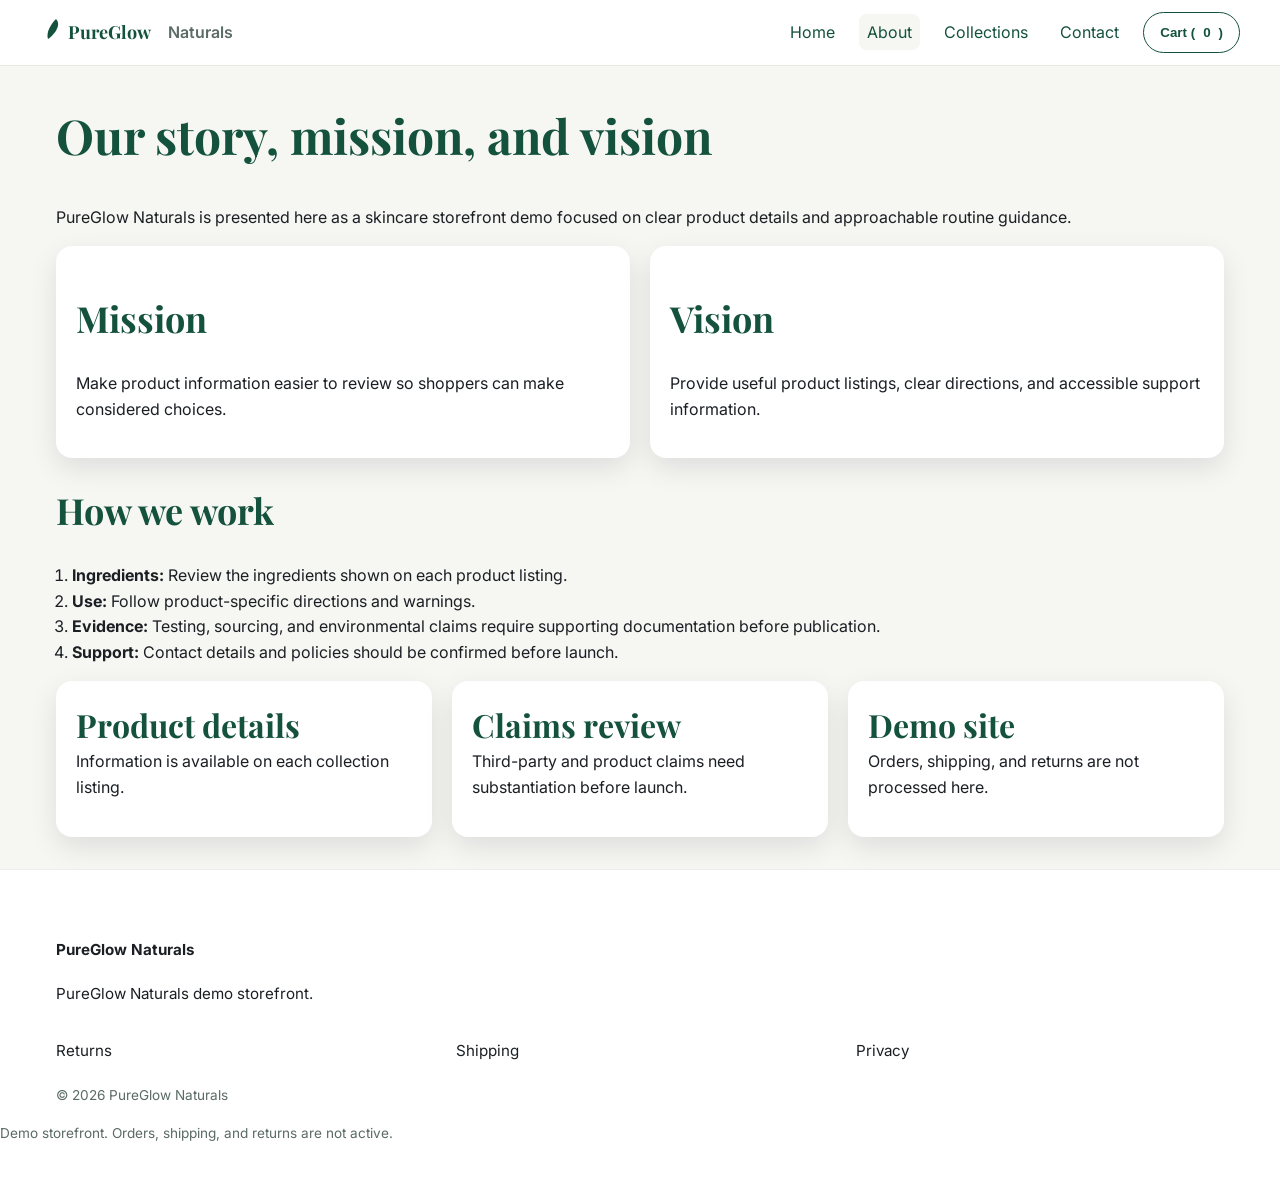
==== about.html @ 824113e3 "Apply PureGlow storefront audit improvements" ====
<!DOCTYPE html>
<html lang="en">
<head>
  <meta charset="utf-8" />
  <meta name="viewport" content="width=device-width, initial-scale=1" />
  <title>About — PureGlow Naturals</title>
  <meta name="description" content="Learn about the PureGlow Naturals demo site and its approach to clear product information." />
  <link rel="icon" href="favicon.svg" type="image/svg+xml" />
  <link href="https://fonts.googleapis.com/css2?family=Inter:wght@400;500;600&family=Playfair+Display:wght@600;700&display=swap" rel="stylesheet">
  <link rel="stylesheet" href="styles/main.css" />
</head>
<body>
  <a class="skip-link" href="#main">Skip to content</a>
  <header class="site-header">
    <div class="container header-inner">
      <a class="brand" href="index.html" aria-label="PureGlow Naturals home">
        <svg class="logo" viewBox="0 0 120 32" aria-hidden="true"><g fill="currentColor"><path d="M16 2c6 6-2 16-8 20C6 16 10 8 16 2Z"></path><text x="28" y="22" font-family="Playfair Display, serif" font-size="18">PureGlow</text></g></svg>
        <span class="brand-sub">Naturals</span>
      </a>
      <button class="nav-toggle" aria-expanded="false" aria-controls="primary-nav">☰</button>
      <nav id="primary-nav" class="primary-nav" aria-label="Main">
        <ul>
          <li><a href="index.html">Home</a></li>
          <li><a class="is-active" href="about.html">About</a></li>
          <li><a href="collections.html">Collections</a></li>
          <li><a href="contact.html">Contact</a></li>
          <li><button class="btn btn-ghost cart-open">Cart (<span id="cartCount">0</span>)</button></li>
        </ul>
      </nav>
    </div>
  </header>

  <main id="main" class="container">
    <section class="page-head">
      <h1>Our story, mission, and vision</h1>
      <p>PureGlow Naturals is presented here as a skincare storefront demo focused on clear product details and approachable routine guidance.</p>
    </section>

    <section class="grid-2">
      <article class="card">
        <h2>Mission</h2>
        <p>Make product information easier to review so shoppers can make considered choices.</p>
      </article>
      <article class="card">
        <h2>Vision</h2>
        <p>Provide useful product listings, clear directions, and accessible support information.</p>
      </article>
    </section>

    <section class="timeline">
      <h2>How we work</h2>
      <ol>
        <li><strong>Ingredients:</strong> Review the ingredients shown on each product listing.</li>
        <li><strong>Use:</strong> Follow product-specific directions and warnings.</li>
        <li><strong>Evidence:</strong> Testing, sourcing, and environmental claims require supporting documentation before publication.</li>
        <li><strong>Support:</strong> Contact details and policies should be confirmed before launch.</li>
      </ol>
    </section>

    <section class="metrics grid-3 cards">
      <article class="card">
        <h3>Product details</h3><p>Information is available on each collection listing.</p>
      </article>
      <article class="card">
        <h3>Claims review</h3><p>Third-party and product claims need substantiation before launch.</p>
      </article>
      <article class="card">
        <h3>Demo site</h3><p>Orders, shipping, and returns are not processed here.</p>
      </article>
    </section>

  </main>

  <footer class="site-footer">
    <div class="container footer-grid">
      <div><h4>PureGlow Naturals</h4><p>PureGlow Naturals demo storefront.</p></div>
      <nav aria-label="Footer">
        <ul class="footer-links">
          <li><a href="contact.html#returns">Returns</a></li>
          <li><a href="contact.html#shipping">Shipping</a></li>
          <li><a href="contact.html#privacy">Privacy</a></li>
        </ul>
      </nav>
      <div><p class="tiny">© <span id="year"></span> PureGlow Naturals</p></div>
    </div>
    <p class="tiny">Demo storefront. Orders, shipping, and returns are not active.</p>
  </footer>

  <dialog id="productModal" class="modal"><button class="modal-close" data-close-modal>×</button><div id="productModalContent"></div></dialog>
  <aside id="cartDrawer" class="cart-drawer" aria-hidden="true"><div class="cart-head"><h3>Your Bag</h3><button class="cart-close">×</button></div><div id="cartItems" class="cart-items"></div><div class="cart-foot"><div class="cart-line"><span>Subtotal</span><strong id="cartSubtotal">$0.00</strong></div><button id="beginCheckout" class="btn btn-primary">Proceed to Checkout</button><p id="checkoutDemoNotice" class="tiny" role="status" aria-live="polite">Demo checkout only. Orders and payments are not processed.</p></div></aside>
  <div id="scrim" class="scrim" hidden></div>
  <script>window.dataLayer = window.dataLayer || [];</script>
  <script defer src="scripts/google-tag.js"></script>
  <script type="module" src="scripts/main.js"></script>
</body>
</html>
---- styles/main.css ----
:root{
  --pg-forest:#14523d;   /* primary (deep pine) */
  --pg-fern:#2fb380;     /* accent mint */
  --pg-sand:#f6f6f3;     /* page background */
  --pg-ink:#1b1f24;      /* text */
  --pg-stone:#5b6b66;    /* muted text */
  --pg-cream:#ffffff;    /* cards */

  --radius:16px;
  --shadow:0 10px 28px rgba(8,24,16,.10);
  --container:1200px;
}

/* Resets & base */
*{box-sizing:border-box}
html,body{height:100%}
body{
  margin:0;
  font-family:Inter,system-ui,Arial,Helvetica,sans-serif;
  color:var(--pg-ink);
  background:var(--pg-sand);
  line-height:1.6;
  -webkit-font-smoothing:antialiased;
  -moz-osx-font-smoothing:grayscale;
}
h1,h2,h3{font-family:"Playfair Display",serif; line-height:1.25; color:var(--pg-forest)}
h1{font-size:clamp(2rem,4vw,3rem)}
h2{font-size:clamp(1.5rem,3vw,2.25rem)}
h3{font-size:1.25rem}
p{margin:0 0 1rem}
a{color:var(--pg-forest); text-decoration:none}
a:hover{text-decoration:underline}
img{max-width:100%; height:auto; display:block}
.sr-only{position:absolute;left:-9999px;top:auto;width:1px;height:1px;overflow:hidden}
.skip-link{position:absolute;left:-10000px;top:auto}
.skip-link:focus{left:1rem;top:1rem;background:#fff;padding:.5rem 1rem;border-radius:8px;z-index:999}
.container{max-width:var(--container);margin-inline:auto;padding:0 1rem}

/* Grids */
.grid-2{display:grid;gap:1.25rem;grid-template-columns:1fr}
.grid-3{display:grid;gap:1.25rem;grid-template-columns:1fr}
.grid-4{display:grid;gap:1.25rem;grid-template-columns:1fr}
@media (min-width:768px){
  .grid-2{grid-template-columns:1fr 1fr}
  .grid-3{grid-template-columns:repeat(3,1fr)}
  .grid-4{grid-template-columns:repeat(4,1fr)}
}

/* Buttons & cards */
.btn{display:inline-flex;align-items:center;justify-content:center;gap:.5rem;padding:.75rem 1rem;border-radius:999px;border:1px solid transparent;cursor:pointer;font-weight:600}
.btn-primary{background:var(--pg-forest); color:#fff}
.btn-primary:hover{filter:brightness(.95)}
.btn-secondary{background:var(--pg-fern); color:#08391f}
.btn-ghost{background:transparent;border-color:var(--pg-forest);color:var(--pg-forest)}
.link{font-weight:600}

.card{background:var(--pg-cream); border-radius:var(--radius); padding:1.25rem; box-shadow:var(--shadow)}
.card-link{display:block; transition:transform .15s ease}
.card-link:hover{transform:translateY(-2px)}

/* Header / Nav */
.site-header{position:sticky; top:0; background:#fff; box-shadow:0 1px 0 rgba(0,0,0,.06); z-index:50}
.header-inner{display:flex;align-items:center;justify-content:space-between;padding:.75rem 0}
.brand{display:flex;align-items:center;gap:.5rem;color:var(--pg-forest);font-weight:700}
.brand-sub{font-weight:600;color:var(--pg-stone)}
.logo{width:120px;height:32px}
.primary-nav ul{display:flex;gap:1rem;list-style:none;padding:0;margin:0;align-items:center}
.primary-nav a{padding:.5rem .5rem;border-radius:8px}
.primary-nav a.is-active{background:var(--pg-sand)}
.nav-toggle{display:none;background:transparent;border:1px solid var(--pg-forest);border-radius:8px;padding:.25rem .5rem}
@media (max-width:880px){
  .nav-toggle{display:inline-block}
  .primary-nav{position:fixed; inset:56px 0 auto 0; background:#fff; border-bottom:1px solid #eee; transform:translateY(-120%); transition:transform .2s ease; padding:1rem}
  .primary-nav.open{transform:translateY(0)}
  .primary-nav ul{flex-direction:column; align-items:flex-start}
}

/* ---------- HERO SECTION ---------- */
.hero{
  position:relative;
  background:linear-gradient(to right,#f8faf8 60%, #d9f0e0 40%);
  display:flex; align-items:center; justify-content:center;
  padding:clamp(2.5rem,4.5vw,4.5rem) 0 clamp(3rem,7vw,6rem);
  margin-bottom:clamp(3rem,6vw,4rem);
}
.hero-inner{
  display:flex; align-items:center; justify-content:space-between; gap:3rem;
  max-width:1200px; width:100%; padding-inline:1rem;
}
.hero-content{flex:1 1 50%; max-width:550px}
.hero-intro{color:var(--pg-forest); letter-spacing:3px; font-weight:600; margin-bottom:.5rem}
.hero-content h1{font-family:"Playfair Display",serif; font-size:clamp(2rem,4vw,2.8rem); color:var(--pg-forest); margin-bottom:1rem; line-height:1.2}
.hero-desc{color:var(--pg-stone); margin-bottom:2rem; line-height:1.6; max-width:90%}
.btn-lg{padding:1rem 2rem; font-size:1.1rem}
.hero-stats{display:flex; gap:2rem; flex-wrap:wrap; margin-top:2rem}
.hero-stats strong{display:block; color:var(--pg-forest); font-size:1.4rem; font-weight:700}
.hero-stats span{color:var(--pg-stone); font-size:.9rem}
.hero-image{flex:1 1 50%; display:flex; align-items:center; justify-content:center; min-width:250px; max-width:400px}
.hero-image img{width:100%; height:auto; max-width:300px; border-radius:12px; object-fit:contain; transform:translateY(0); transition:transform .3s ease}
.hero-image img:hover{transform:scale(1.05)}
@media (max-width:900px){
  .hero{background:#f8faf8; padding:clamp(2rem,6vw,4rem) 0}
  .hero-inner{flex-direction:column-reverse; align-items:center; text-align:center}
  .hero-content{flex:1 1 100%; max-width:600px}
  .hero-image{flex:1 1 100%; max-width:420px; margin-bottom:2rem}
  .hero-stats{justify-content:center}
}

/* Section headers & product grid */
.section-head{display:flex;align-items:center;justify-content:space-between;margin:1rem 0 .5rem}
.product-grid{display:grid;gap:1rem;grid-template-columns:repeat(2,1fr)}
@media (min-width:768px){.product-grid{grid-template-columns:repeat(3,1fr)}}
@media (min-width:1080px){.product-grid{grid-template-columns:repeat(4,1fr)}}

/* Product card (default) */
.product{background:#fff;border-radius:var(--radius);box-shadow:var(--shadow);overflow:hidden;display:flex;flex-direction:column}
.product img{aspect-ratio:1/1;object-fit:cover;background:#e6efe8}
.product .p-body{padding:.75rem}
.product .p-title{font-weight:600}
.product .p-meta{display:flex;justify-content:space-between;color:var(--pg-stone);font-size:.9rem}
.badges{display:flex;gap:.5rem;flex-wrap:wrap;padding:0;margin:.5rem 0 0;list-style:none}
.badge{display:inline-block;background:var(--pg-sand);color:var(--pg-ink);border-radius:999px;padding:.25rem .6rem;font-size:.8rem}

/* ===== USP / Benefits (modern tiles) ===== */
.usp-section{
  position:relative;
  padding:clamp(1.5rem,4vw,2rem) 0 clamp(2.25rem,5vw,2.75rem);
  background:linear-gradient(180deg,var(--pg-sand) 0%, #f1f5f3 100%);
}
.usp-section::before{
  content:""; position:absolute; left:0; right:0; top:0; height:1px;
  background:linear-gradient(to right, transparent, rgba(0,0,0,.06), transparent);
}
.usp-grid{display:grid; grid-template-columns:1fr; gap:clamp(.9rem,2.5vw,1.25rem)}
@media (min-width:760px){.usp-grid{grid-template-columns:repeat(2,1fr)}}
@media (min-width:1040px){.usp-grid{grid-template-columns:repeat(4,1fr)}}
.usp-card{
  position:relative; background:var(--pg-cream); border-radius:20px;
  padding:clamp(1rem,2.4vw,1.25rem); box-shadow:var(--shadow);
  border:1px solid rgba(20,82,61,.08); transition:transform .18s ease, box-shadow .18s ease, border-color .18s ease; isolation:isolate;
}
.usp-card:hover{transform:translateY(-3px); box-shadow:0 16px 32px rgba(10,40,28,.12); border-color:rgba(20,82,61,.18)}
.usp-card::after{content:""; position:absolute; inset:0 0 auto 0; height:6px; border-radius:20px 20px 0 0; background:linear-gradient(90deg, var(--pg-fern), #8fd9be); opacity:.8}
.usp-icon{display:inline-flex; align-items:center; justify-content:center; width:44px; height:44px; border-radius:12px; background:#e7f6f0; color:#0e3d2c; font-size:1.25rem; margin-bottom:.6rem; box-shadow:inset 0 0 0 1px rgba(20,82,61,.12)}
.usp-card h3{margin:.25rem 0 .4rem; color:var(--pg-forest); font-weight:700; font-size:clamp(1.05rem,2.2vw,1.2rem)}
.usp-card p{color:var(--pg-ink); opacity:.9}
.usp-section + .featured-band{margin-top:clamp(1.25rem,3vw,1.75rem)}

/* ===== Featured Band (green panel + horizontal cards) ===== */
.featured-band{background:linear-gradient(180deg,var(--pg-forest) 0%, #0f694b 100%); color:#fff; padding:clamp(2.5rem,6vw,4rem) 0 clamp(3rem,7vw,4.5rem); border-radius:24px 24px 0 0; margin-top:clamp(2rem,5vw,3rem)}
.band-head{max-width:860px; margin:0 auto 1.25rem; text-align:center}
.band-head .eyebrow{letter-spacing:.15em; font-weight:700; opacity:.9; margin:0 0 .25rem}
.band-head h2{color:#fff; margin:.25rem 0 .5rem; font-size:clamp(1.6rem,3vw,2.2rem)}
.band-head .band-sub{color:rgba(255,255,255,.85); margin:0 auto; max-width:680px}
.scroller-wrap{position:relative; margin-top:1.25rem}
.scroller{overflow-x:auto; scroll-snap-type:x mandatory; -webkit-overflow-scrolling:touch; scrollbar-width:none}
.scroller::-webkit-scrollbar{display:none}
.product-row{display:inline-flex; gap:1.25rem; padding:1rem 3rem 1.5rem; min-width:100%}

/* Featured product cards in band */
.featured-band .product{
  display:flex; flex-direction:column; min-width:clamp(260px,30vw,320px);
  background:#e8f4ec; border-radius:18px; box-shadow:var(--shadow);
  scroll-snap-align:center; overflow:hidden; transition:transform .25s ease, box-shadow .25s ease;
}
.featured-band .product:hover{transform:translateY(-4px); box-shadow:0 12px 24px rgba(0,0,0,.15)}
.featured-band .product img{display:block; width:100%; aspect-ratio:4/5; object-fit:cover; background:#dff0e6}
.featured-band .product .p-body{flex:1 1 auto; background:#f9fffb; padding:1rem 1.25rem 1.25rem; border-top:1px solid rgba(16,53,33,.08)}
.featured-band .product .p-title{color:var(--pg-ink); font-weight:700; font-size:1rem; margin-bottom:.25rem}
.featured-band .product .p-meta{color:#315a44; font-weight:600; margin-bottom:.5rem}
.featured-band .product .badges{margin-top:.5rem}
.featured-band .product .badge{background:#ebf7ef}

/* Scroll buttons */
.scroll-btn{
  position:absolute; top:50%; transform:translateY(-50%); width:42px; height:42px; border-radius:999px; border:none;
  background:#fff; color:var(--pg-forest); box-shadow:0 6px 18px rgba(0,0,0,.15); cursor:pointer; z-index:3; transition:all .2s ease;
}
.scroll-btn:hover{filter:brightness(.95); transform:translateY(-50%) scale(1.05)}
.scroll-btn.prev{left:.75rem}
.scroll-btn.next{right:.75rem}
.band-cta{display:flex; justify-content:center; margin-top:1.5rem}
.band-cta .btn.btn-secondary{background:#e7f6f0; color:#0f3f2e; border:1px solid rgba(20,82,61,.16); font-weight:600; padding:.75rem 1.5rem}
.featured-band .product-grid{display:contents}
@media (max-width:900px){
  .scroll-btn{display:none}
  .featured-band{border-radius:0; padding:2rem 0 3rem}
  .product-row{padding:1rem 1.5rem 1.5rem; gap:1rem}
  .band-head{padding:0 1rem}
}

/* ===== Minimal Testimonials ===== */
.tst{background:linear-gradient(180deg,#f7f8f6 0%, var(--pg-sand) 100%); padding:clamp(2rem,5vw,3rem) 0}
.tst-head{text-align:center; margin-bottom:clamp(1rem,3vw,1.5rem)}
.tst-head h2{color:var(--pg-forest); margin:0 0 .35rem}
.tst-sub{color:var(--pg-stone); max-width:680px; margin:0 auto}
.tst-grid{display:grid; gap:clamp(1rem,2.5vw,1.25rem); grid-template-columns:1fr}
@media (min-width:780px){.tst-grid{grid-template-columns:repeat(3,1fr)}}
@media (min-width:1180px){.tst-grid{grid-template-columns:repeat(5,1fr)}}
.tst-card{background:#fff; border:1px solid rgba(20,82,61,.10); border-radius:18px; padding:1rem; box-shadow:0 8px 24px rgba(8,24,16,.06); transition:transform .18s ease, box-shadow .18s ease}
.tst-card:hover{transform:translateY(-3px); box-shadow:0 14px 32px rgba(8,24,16,.10)}
.tst-featured{grid-column:span 1; background:#fff; border:1px solid rgba(20,82,61,.18); box-shadow:0 8px 24px rgba(8,24,16,.10), 0 20px 40px rgba(20,82,61,.10)}
@media (min-width:1180px){.tst-featured{grid-column:2 / span 2}}
.tst-row{display:flex; align-items:center; gap:.75rem; margin-bottom:.5rem}
.tst-avatar{width:40px; height:40px; border-radius:50%; display:inline-flex; align-items:center; justify-content:center; background:#e7f6f0; color:#0e3d2c; font-weight:700}
.tst-name{font-weight:700; color:var(--pg-ink)}
.tst-meta{font-size:.85rem; color:var(--pg-stone)}
.tst-stars{margin-left:auto; color:#f9b300; letter-spacing:2px; font-size:1rem}
.tst-quote{margin:.35rem 0 .75rem; color:var(--pg-ink)}
.tst-tags{display:flex; flex-wrap:wrap; gap:.4rem}
.tst-tag{font-size:.8rem; padding:.25rem .5rem; border-radius:999px; background:#eaf7f1; color:#124836; border:1px solid rgba(20,82,61,.12)}

/* Reviews (old simple block, kept for other pages) */
.reviews{display:grid; gap:1rem; grid-template-columns:1fr}
.review{background:#fff; border-left:4px solid var(--pg-forest); padding:1rem; border-radius:8px}

/* Misc sections */
.transparency{text-align:center}
.transparency .badges{justify-content:center}
.site-footer{margin-top:2rem; background:#fff; border-top:1px solid #eee}
.footer-grid{display:grid; gap:1rem; grid-template-columns:1fr}
.footer-links{list-style:none; padding:0; margin:0; display:grid; gap:.4rem}
.socials a{display:inline-flex; align-items:center; justify-content:center; width:32px; height:32px; border:1px solid #ddd; border-radius:999px}
.trustbar{border-top:1px solid #eee; padding:.75rem 0}
.tiny{font-size:.85rem; color:var(--pg-stone)}
.page-head{margin:1rem 0}
.timeline ol{padding-left:1rem}
.metrics h3{font-size:2rem; margin:.25rem 0}

/* Shop layout */
.shop-layout{display:grid; grid-template-columns:1fr; gap:1.25rem}
.filters{position:sticky; top:72px; align-self:start}
.filter-block{background:var(--pg-cream); padding:1rem; border-radius:var(--radius); box-shadow:var(--shadow); margin-bottom:.75rem}
.shop-main .toolbar{display:flex; justify-content:flex-end; margin-bottom:.75rem}

/* Forms */
.form-field{display:grid; gap:.35rem; margin-bottom:.75rem}
input,select,textarea{border:1px solid #cbd5e1; border-radius:10px; padding:.6rem .7rem; font:inherit; background:#fff}
input:focus,select:focus,textarea:focus{outline:2px solid var(--pg-fern); border-color:var(--pg-fern)}
.form-msg{margin-top:.5rem; min-height:1.2em}
.map{border-radius:var(--radius); box-shadow:var(--shadow)}

/* FAQ */
.faq{margin-top:1rem}
.faq-q{width:100%; text-align:left; background:#fff; border:1px solid #e2e8f0; border-radius:12px; padding:.75rem 1rem; margin:.5rem 0; font-weight:600}
.faq-a{background:#fff; border-left:3px solid var(--pg-forest); border-radius:0 12px 12px 12px; padding:.75rem 1rem}

/* Modal & cart */
.modal{border:none; border-radius:16px; padding:0; width:min(880px,92vw)}
.modal::backdrop{background:rgba(0,0,0,.3)}
.modal-close{position:absolute; right:.5rem; top:.35rem; border:none; background:#fff; border-radius:999px; width:32px; height:32px; cursor:pointer; font-size:1.2rem}
.modal-body{padding:1rem}
.cart-drawer{position:fixed; inset:0 0 0 auto; width:min(420px,90vw); background:#fff; transform:translateX(110%); transition:transform .2s ease; box-shadow:-8px 0 24px rgba(0,0,0,.12); display:flex; flex-direction:column; z-index:60}
.cart-drawer.open{transform:translateX(0)}
.cart-head,.cart-foot{padding:1rem; border-bottom:1px solid #eee}
.cart-head{display:flex; justify-content:space-between; align-items:center}
.cart-items{padding:1rem; overflow:auto; flex:1}
.cart-line{display:flex; justify-content:space-between; align-items:center; margin:.5rem 0}
.scrim{position:fixed; inset:0; background:rgba(0,0,0,.3); z-index:55}

/* Focus & motion */
.primary-nav a:focus,.btn:focus{outline:2px solid var(--pg-fern)}
@media (prefers-reduced-motion:reduce){
  *{animation:none!important; transition:none!important}
}

/* Print */
@media print{
  .site-header,.site-footer,.filters,.toolbar,.cart-drawer,.scrim,.modal{display:none!important}
  body{background:#fff}
  .card{box-shadow:none; border:1px solid #ddd}
}

/* ===== Upgraded Testimonials styling ===== */
.tst{background:linear-gradient(180deg,#f4f6f4 0%, var(--pg-sand) 100%); padding:clamp(2.2rem,5vw,3rem) 0}
.tst-head{text-align:center; margin-bottom:clamp(1rem,3vw,1.6rem)}
.tst-head h2{color:var(--pg-forest); margin:0 0 .35rem}
.tst-sub{color:var(--pg-stone); max-width:720px; margin:0 auto}

.tst-grid{display:grid; gap:clamp(1rem,2.5vw,1.25rem); grid-template-columns:1fr}
@media (min-width:780px){.tst-grid{grid-template-columns:repeat(3,1fr)}}
@media (min-width:1180px){.tst-grid{grid-template-columns:repeat(5,1fr)}}

.tst-card{
  position:relative; background:#fff; border:1px solid rgba(20,82,61,.12);
  border-radius:20px; padding:1.1rem 1.25rem; box-shadow:0 10px 26px rgba(8,24,16,.08);
  transition:transform .18s ease, box-shadow .18s ease, border-color .18s ease;
}
.tst-card:hover{transform:translateY(-4px); box-shadow:0 18px 36px rgba(8,24,16,.12); border-color:rgba(20,82,61,.22)}

.tst-featured{
  grid-column:span 1;
  background:linear-gradient(180deg,#ffffff 0%, #fbfefd 100%);
  box-shadow:0 12px 28px rgba(8,24,16,.10), 0 24px 44px rgba(20,82,61,.10);
}
@media (min-width:1180px){.tst-featured{grid-column:2 / span 2}}

.tst-row{display:flex; align-items:center; gap:.75rem; margin-bottom:.5rem}
.tst-avatar{
  width:42px; height:42px; border-radius:50%;
  display:inline-flex; align-items:center; justify-content:center;
  background: radial-gradient(120% 120% at 20% 0%, #e7f6f0 0%, #d9efe8 100%);
  color:#0e3d2c; font-weight:700;
  box-shadow:inset 0 0 0 1px rgba(20,82,61,.12);
}
.tst-name{font-weight:700; color:var(--pg-ink)}
.tst-meta{font-size:.86rem; color:var(--pg-stone)}
.tst-rating{margin-left:auto; display:flex; gap:.15rem}
.tst-rating svg{width:18px; height:18px; fill:#f7b500; opacity:.95}
.tst-rating svg.half{mask:linear-gradient(90deg,#000 50%, transparent 50%); -webkit-mask:linear-gradient(90deg,#000 50%, transparent 50%)}

.tst-quote{
  position:relative; margin:.45rem 0 .9rem; color:var(--pg-ink);
}
.tst-quote::before{
  content:""; position:absolute; left:-10px; top:-8px; width:18px; height:18px; opacity:.15;
  background:currentColor; -webkit-mask:url('#quote') no-repeat center / contain; mask:url('#quote') no-repeat center / contain;
  color:var(--pg-forest);
}

.tst-tags{display:flex; flex-wrap:wrap; gap:.45rem}
.tst-tag{
  font-size:.8rem; padding:.28rem .55rem; border-radius:999px;
  background:#eaf7f1; color:#124836; border:1px solid rgba(20,82,61,.14);
}

.tst-foot{
  margin-top:.9rem; display:flex; align-items:center; justify-content:space-between; color:var(--pg-stone); font-size:.85rem;
}
.chip{
  display:inline-flex; align-items:center; gap:.35rem; background:#edf8f2;
  border:1px solid rgba(20,82,61,.16); border-radius:999px; padding:.25rem .55rem; color:#124836; font-weight:600;
}
.chip .i{width:14px; height:14px; fill:#2fb380}

/* ===== Simple Testimonials mode ===== */
.tst.is-simple .tst-grid{
  grid-template-columns: 1fr;
  gap: 1rem;
}
@media (min-width: 780px){
  .tst.is-simple .tst-grid{ grid-template-columns: repeat(3, 1fr); }
}

.tst.is-simple .tst-card{
  border: 1px solid #e3e7e5;
  border-radius: 14px;
  box-shadow: none;
  padding: 1rem 1.25rem;
  background: #fff;
  transition: none;
}

.tst.is-simple .tst-featured{
  border-color: #e3e7e5;
  background: #fff;
  box-shadow: none;
  grid-column: auto;
}

.tst.is-simple .tst-row{
  display: flex;
  align-items: baseline;
  gap: .5rem;
  margin: 0 0 .5rem;
}

/* Hide decorative bits */
.tst.is-simple .tst-avatar,
.tst.is-simple .tst-tags,
.tst.is-simple .tst-foot { display: none; }

.tst.is-simple .tst-name{
  font-weight: 700;
  color: var(--pg-ink);
}
.tst.is-simple .tst-meta{
  font-size: .9rem;
  color: var(--pg-stone);
}

.tst.is-simple .tst-rating{
  margin-left: auto;
  display: flex;
  gap: .12rem;
}
.tst.is-simple .tst-rating svg{
  width: 14px; height: 14px; fill: #f6b300; opacity: .95;
}
.tst.is-simple .tst-quote{
  margin: .25rem 0 0;
  color: var(--pg-ink);
}

/* ===== Education Section (Post-Testimonials Learning Cards) ===== */
.education-section {
  background: #f8faf8; /* slightly warmer neutral to separate from testimonials */
  padding: clamp(2.5rem, 6vw, 3.5rem) 0;
  border-top: 1px solid rgba(0, 0, 0, 0.05);
}

.edu-head {
  text-align: center;
  margin-bottom: clamp(1.5rem, 3vw, 2rem);
}

.edu-head h2 {
  color: var(--pg-forest);
  font-family: "Playfair Display", serif;
  font-weight: 700;
  font-size: clamp(1.6rem, 3vw, 2rem);
  margin-bottom: 0.5rem;
}

.edu-head p {
  color: var(--pg-stone);
  font-size: 0.95rem;
  max-width: 700px;
  margin: 0 auto;
  line-height: 1.5;
}

/* Reuse existing card base but refine spacing */
.education-section .card {
  background: #ffffff;
  border: 1px solid #e5ece8;
  border-radius: 16px;
  box-shadow: 0 6px 16px rgba(8, 24, 16, 0.06);
  padding: 1.5rem;
  transition: transform 0.25s ease, box-shadow 0.25s ease;
}

.education-section .card:hover {
  transform: translateY(-4px);
  box-shadow: 0 12px 28px rgba(8, 24, 16, 0.08);
}

.education-section .card h3 {
  font-weight: 700;
  color: var(--pg-forest);
  margin-bottom: 0.5rem;
}

.education-section .card p {
  color: var(--pg-ink);
  font-size: 0.95rem;
  opacity: 0.9;
}

/* ===== Radical Transparency Section ===== */
.transparency {
  background: #f8faf8;
  padding: clamp(2.5rem, 6vw, 4rem) 0;
  text-align: center;
  border-top: 1px solid rgba(0, 0, 0, 0.05);
}

.transparency h2 {
  font-family: "Playfair Display", serif;
  color: var(--pg-forest);
  font-weight: 700;
  font-size: clamp(1.6rem, 3vw, 2rem);
  margin-bottom: 1.5rem;
}

.transparency-points {
  display: flex;
  flex-wrap: wrap;
  justify-content: center;
  gap: 2rem;
  margin-bottom: 1rem;
}

.tpoint {
  display: flex;
  align-items: center;
  gap: 0.5rem;
  color: var(--pg-ink);
  font-weight: 600;
  font-size: 1rem;
  transition: transform 0.2s ease, color 0.2s ease;
}

.tpoint:hover {
  color: var(--pg-forest);
  transform: translateY(-2px);
}

.tpoint svg {
  width: 22px;
  height: 22px;
  stroke: var(--pg-forest);
  opacity: 0.9;
  transition: transform 0.3s ease, opacity 0.3s ease;
}

.tpoint:hover svg {
  transform: scale(1.1);
  opacity: 1;
}

.transparency-note {
  font-size: 0.95rem;
  color: var(--pg-stone);
  margin-top: 0.75rem;
  line-height: 1.5;
  max-width: 700px;
  margin-inline: auto;
}

/* ===== Newsletter (two-column, monochrome) ===== */
.btn.btn-dark{
  background:#111; color:#fff; border-color:#111;
}
.btn.btn-dark:hover{ filter:brightness(.92) }

.newsletter{
  background:#f9f9f8; /* neutral like the reference */
  padding: clamp(2.25rem, 6vw, 4rem) 0;
  border-top: 1px solid rgba(0,0,0,.06);
}
.newsletter-inner{
  display:grid;
  grid-template-columns: 1.2fr .8fr;
  align-items:center;
  gap: clamp(1.5rem, 4vw, 3rem);
}
@media (max-width: 900px){
  .newsletter-inner{ grid-template-columns: 1fr; text-align:left }
  .newsletter-art{ order: -1; justify-self:center }
}

.newsletter-copy h2{
  margin:0 0 .5rem;
  font-size: clamp(1.4rem, 3.2vw, 1.75rem);
  color:#111;                /* keeping the monochrome look */
  font-weight: 700;
}
.newsletter-copy p{
  color:#353a3a;
  margin:0 0 1rem;
}

/* form */
.newsletter-form{
  display:flex;
  gap:.6rem;
  align-items:center;
  margin: .25rem 0 1rem;
  flex-wrap: wrap;
}
.input-wrap{
  position:relative;
  flex:1 1 320px;
}
.input-wrap input{
  width:100%;
  padding:.85rem 1rem .85rem 2.5rem;
  border:1px solid #e1e4e3;
  border-radius:10px;
  background:#fff;
  font:inherit;
}
.input-wrap input::placeholder{ color:#9aa3a0 }
.input-wrap input:focus{
  outline:2px solid #111;
  border-color:#111;
}
.mail-icon{
  position:absolute; left:.8rem; top:50%; transform:translateY(-50%);
  width:18px; height:18px; color:#7a8480;
}
.mail-icon path:first-child{ fill:none; stroke:currentColor; stroke-width:1.6 }
.newsletter-legal{ color:#606a67; margin:.25rem 0 }
.newsletter-unsub{ display:inline-block; margin-top:.25rem; color:#111 }

/* artwork */
.newsletter-art{ display:flex; justify-content:center }
.mailbox-guy{ width:min(320px, 44vw); height:auto; color:#111 }



/* === Collections layout fix (sidebar + products) === */

/* default: single column (mobile) */
.shop-layout{
  display: grid;
  grid-template-columns: 1fr;  /* already present, keep it */
  gap: 1.25rem;
  align-items: start;
}

/* desktop/tablet: two columns */
@media (min-width: 980px){
  .shop-layout{
    grid-template-columns: 280px 1fr;   /* sidebar width + product area */
    gap: 1.25rem 1.5rem;
  }
}

/* sidebar behavior */
.filters{
  /* background: var(--pg-sand); */
  background: none !important;
  /* sticky only on wider screens so it doesn't cover products on mobile */
}
@media (min-width: 980px){
  .filters{
    position: sticky;
    top: 72px;                 /* matches your sticky header height */
    align-self: start;
    z-index: 2;                /* above page bg, below modals */
    max-height: calc(100dvh - 72px - 16px);  /* keep within viewport */
    overflow: auto;            /* scroll inside sidebar if long */
    padding-right: 2px;        /* prevent scrollbar from clipping rounded corners */
  }
}

/* mobile: no sticky (prevents overlap) */
@media (max-width: 979.98px){
  .filters{
    position: static;
    top: auto;
    max-height: none;
    overflow: visible;
  }
}

/* visual polish so the sidebar reads as a panel */
.filter-block{
  background: var(--pg-cream);
  border-radius: var(--radius);
  box-shadow: var(--shadow);
  margin-bottom: .75rem;
}

/* make sure product grid isn’t sliding under the sticky sidebar */
.shop-main{ min-width: 0; }   /* prevents overflow issues in grid children */

/* ===== Modern Footer (Graphy-inspired) ===== */
.site-footer {
  background: #fff;
  border-top: 1px solid #eee;
  color: var(--pg-ink);
  padding: 3rem 0 1.5rem;
  font-size: 0.95rem;
}

.footer-inner {
  display: grid;
  gap: 2rem;
  grid-template-columns: 1fr;
  max-width: var(--container);
  margin: 0 auto;
  padding: 0 1rem;
}

@media (min-width: 880px) {
  .footer-inner {
    grid-template-columns: 1.5fr 2fr;
  }
}

.footer-brand {
  max-width: 340px;
}

.footer-logo {
  width: 120px;
  margin-bottom: 1rem;
}

.footer-brand p {
  color: var(--pg-stone);
  line-height: 1.6;
  margin-bottom: 1.5rem;
}

.footer-socials {
  display: flex;
  gap: 0.75rem;
}

.footer-socials a {
  display: inline-flex;
  align-items: center;
  justify-content: center;
  width: 36px;
  height: 36px;
  border: 1px solid #ddd;
  border-radius: 50%;
  transition: all 0.25s ease;
  color: var(--pg-forest);
}

.footer-socials a:hover {
  background: var(--pg-forest);
  color: #fff;
}

.footer-links {
  display: grid;
  grid-template-columns: repeat(auto-fit, minmax(140px, 1fr));
  gap: 1.25rem 2rem;
}

.footer-links h4 {
  font-weight: 700;
  margin-bottom: 0.75rem;
  color: var(--pg-forest);
  font-size: 1rem;
}

.footer-links ul {
  list-style: none;
  padding: 0;
  margin: 0;
}

.footer-links a {
  color: var(--pg-ink);
  text-decoration: none;
  display: inline-block;
  margin-bottom: 0.4rem;
  transition: color 0.2s ease;
}

.footer-links a:hover {
  color: var(--pg-forest);
}

/* Bottom Section */
.footer-bottom {
  border-top: 1px solid #eee;
  margin-top: 2rem;
  padding-top: 1rem;
  display: flex;
  flex-direction: column;
  align-items: center;
  gap: 0.5rem;
  text-align: center;
}

.footer-legal {
  display: flex;
  flex-wrap: wrap;
  gap: 1.25rem;
  justify-content: center;
}

.footer-legal a {
  color: var(--pg-stone);
  font-size: 0.9rem;
  text-decoration: none;
}

.footer-legal a:hover {
  color: var(--pg-forest);
}

@media (min-width: 800px) {
  .footer-bottom {
    flex-direction: row;
    justify-content: space-between;
    text-align: left;
  }
}

.footer-socials {
  display: flex;
  gap: 1rem;
}

.footer-socials a {
  display: inline-flex;
  align-items: center;
  justify-content: center;
  width: 38px;
  height: 38px;
  border: 1px solid rgba(20, 82, 61, 0.15);
  border-radius: 50%;
  color: var(--pg-forest);
  transition: all 0.25s ease;
}

.footer-socials a:hover {
  background: var(--pg-forest);
  color: #fff;
  border-color: var(--pg-forest);
}

.footer-socials svg {
  stroke-linecap: round;
  stroke-linejoin: round;
}
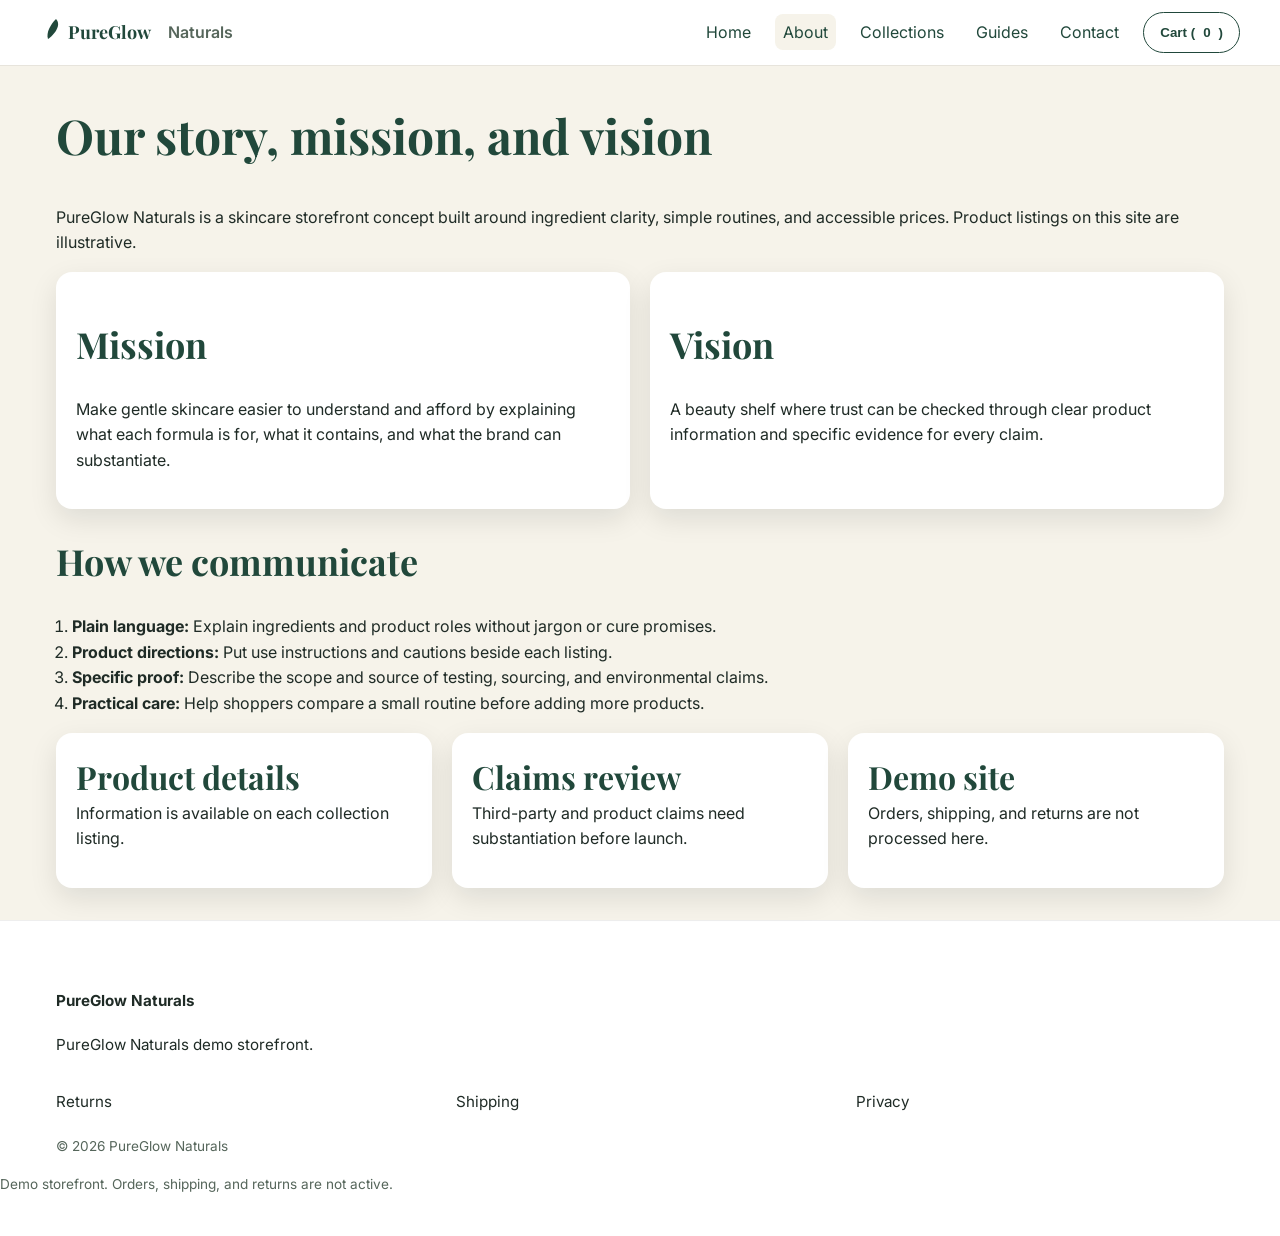
==== commit 169dd960: "Add PureGlow guide hub and align storefront copy" ====
--- a/about.html
+++ b/about.html
@@ -23,6 +23,7 @@
           <li><a href="index.html">Home</a></li>
           <li><a class="is-active" href="about.html">About</a></li>
           <li><a href="collections.html">Collections</a></li>
+          <li><a href="index.html#guides">Guides</a></li>
           <li><a href="contact.html">Contact</a></li>
           <li><button class="btn btn-ghost cart-open">Cart (<span id="cartCount">0</span>)</button></li>
         </ul>
@@ -33,27 +34,27 @@
   <main id="main" class="container">
     <section class="page-head">
       <h1>Our story, mission, and vision</h1>
-      <p>PureGlow Naturals is presented here as a skincare storefront demo focused on clear product details and approachable routine guidance.</p>
+      <p>PureGlow Naturals is a skincare storefront concept built around ingredient clarity, simple routines, and accessible prices. Product listings on this site are illustrative.</p>
     </section>
 
     <section class="grid-2">
       <article class="card">
         <h2>Mission</h2>
-        <p>Make product information easier to review so shoppers can make considered choices.</p>
+        <p>Make gentle skincare easier to understand and afford by explaining what each formula is for, what it contains, and what the brand can substantiate.</p>
       </article>
       <article class="card">
         <h2>Vision</h2>
-        <p>Provide useful product listings, clear directions, and accessible support information.</p>
+        <p>A beauty shelf where trust can be checked through clear product information and specific evidence for every claim.</p>
       </article>
     </section>
 
     <section class="timeline">
-      <h2>How we work</h2>
+      <h2>How we communicate</h2>
       <ol>
-        <li><strong>Ingredients:</strong> Review the ingredients shown on each product listing.</li>
-        <li><strong>Use:</strong> Follow product-specific directions and warnings.</li>
-        <li><strong>Evidence:</strong> Testing, sourcing, and environmental claims require supporting documentation before publication.</li>
-        <li><strong>Support:</strong> Contact details and policies should be confirmed before launch.</li>
+        <li><strong>Plain language:</strong> Explain ingredients and product roles without jargon or cure promises.</li>
+        <li><strong>Product directions:</strong> Put use instructions and cautions beside each listing.</li>
+        <li><strong>Specific proof:</strong> Describe the scope and source of testing, sourcing, and environmental claims.</li>
+        <li><strong>Practical care:</strong> Help shoppers compare a small routine before adding more products.</li>
       </ol>
     </section>
 
--- a/styles/main.css
+++ b/styles/main.css
@@ -1,9 +1,9 @@
 :root{
-  --pg-forest:#14523d;   /* primary (deep pine) */
-  --pg-fern:#2fb380;     /* accent mint */
-  --pg-sand:#f6f6f3;     /* page background */
-  --pg-ink:#1b1f24;      /* text */
-  --pg-stone:#5b6b66;    /* muted text */
+  --pg-forest:#21483b;
+  --pg-fern:#698a68;
+  --pg-sand:#f6f3ea;
+  --pg-ink:#1f2b26;
+  --pg-stone:#56665b;
   --pg-cream:#ffffff;    /* cards */
 
   --radius:16px;
@@ -78,7 +78,7 @@
 /* ---------- HERO SECTION ---------- */
 .hero{
   position:relative;
-  background:linear-gradient(to right,#f8faf8 60%, #d9f0e0 40%);
+  background:linear-gradient(to right,#f6f3ea 60%, #e8f0e7 40%);
   display:flex; align-items:center; justify-content:center;
   padding:clamp(2.5rem,4.5vw,4.5rem) 0 clamp(3rem,7vw,6rem);
   margin-bottom:clamp(3rem,6vw,4rem);
@@ -99,12 +99,26 @@
 .hero-image img{width:100%; height:auto; max-width:300px; border-radius:12px; object-fit:contain; transform:translateY(0); transition:transform .3s ease}
 .hero-image img:hover{transform:scale(1.05)}
 @media (max-width:900px){
-  .hero{background:#f8faf8; padding:clamp(2rem,6vw,4rem) 0}
+  .hero{background:#f6f3ea; padding:clamp(2rem,6vw,4rem) 0}
   .hero-inner{flex-direction:column-reverse; align-items:center; text-align:center}
   .hero-content{flex:1 1 100%; max-width:600px}
   .hero-image{flex:1 1 100%; max-width:420px; margin-bottom:2rem}
   .hero-stats{justify-content:center}
 }
+
+.guide-hub{padding:clamp(3rem,6vw,5.5rem) 0;background:#fff}
+.guide-hub-heading{max-width:760px;margin-bottom:2.5rem}
+.guide-kicker{color:var(--pg-fern);font-size:.75rem;font-weight:700;letter-spacing:.14em;margin-bottom:.55rem}
+.guide-hub-heading h2{max-width:680px;font-size:clamp(2rem,4vw,3.25rem);line-height:1.13;margin:.2rem 0 1rem}
+.guide-hub-heading>p:last-child{max-width:68ch;color:var(--pg-stone);font-size:1.03rem}
+.guide-list{border-top:1px solid #dce4db}
+.guide-item{display:grid;grid-template-columns:60px minmax(0,1fr) auto;gap:1.25rem;align-items:start;padding:1.45rem 0;border-bottom:1px solid #dce4db}
+.guide-number{color:var(--pg-fern);font-size:.85rem;font-weight:700;padding-top:.28rem}
+.guide-item h3{font-size:1.4rem;margin:0 0 .35rem}
+.guide-item p{max-width:68ch;color:var(--pg-stone);margin:0}
+.guide-item>a{font-size:.9rem;font-weight:700;white-space:nowrap;margin-top:.4rem;text-decoration:underline;text-underline-offset:.2em}
+.guide-item>a:hover{color:var(--pg-fern)}
+@media(max-width:720px){.guide-item{grid-template-columns:38px minmax(0,1fr)}.guide-item>a{grid-column:2;margin-top:0}.guide-hub{padding:3rem 0}}
 
 /* Section headers & product grid */
 .section-head{display:flex;align-items:center;justify-content:space-between;margin:1rem 0 .5rem}
